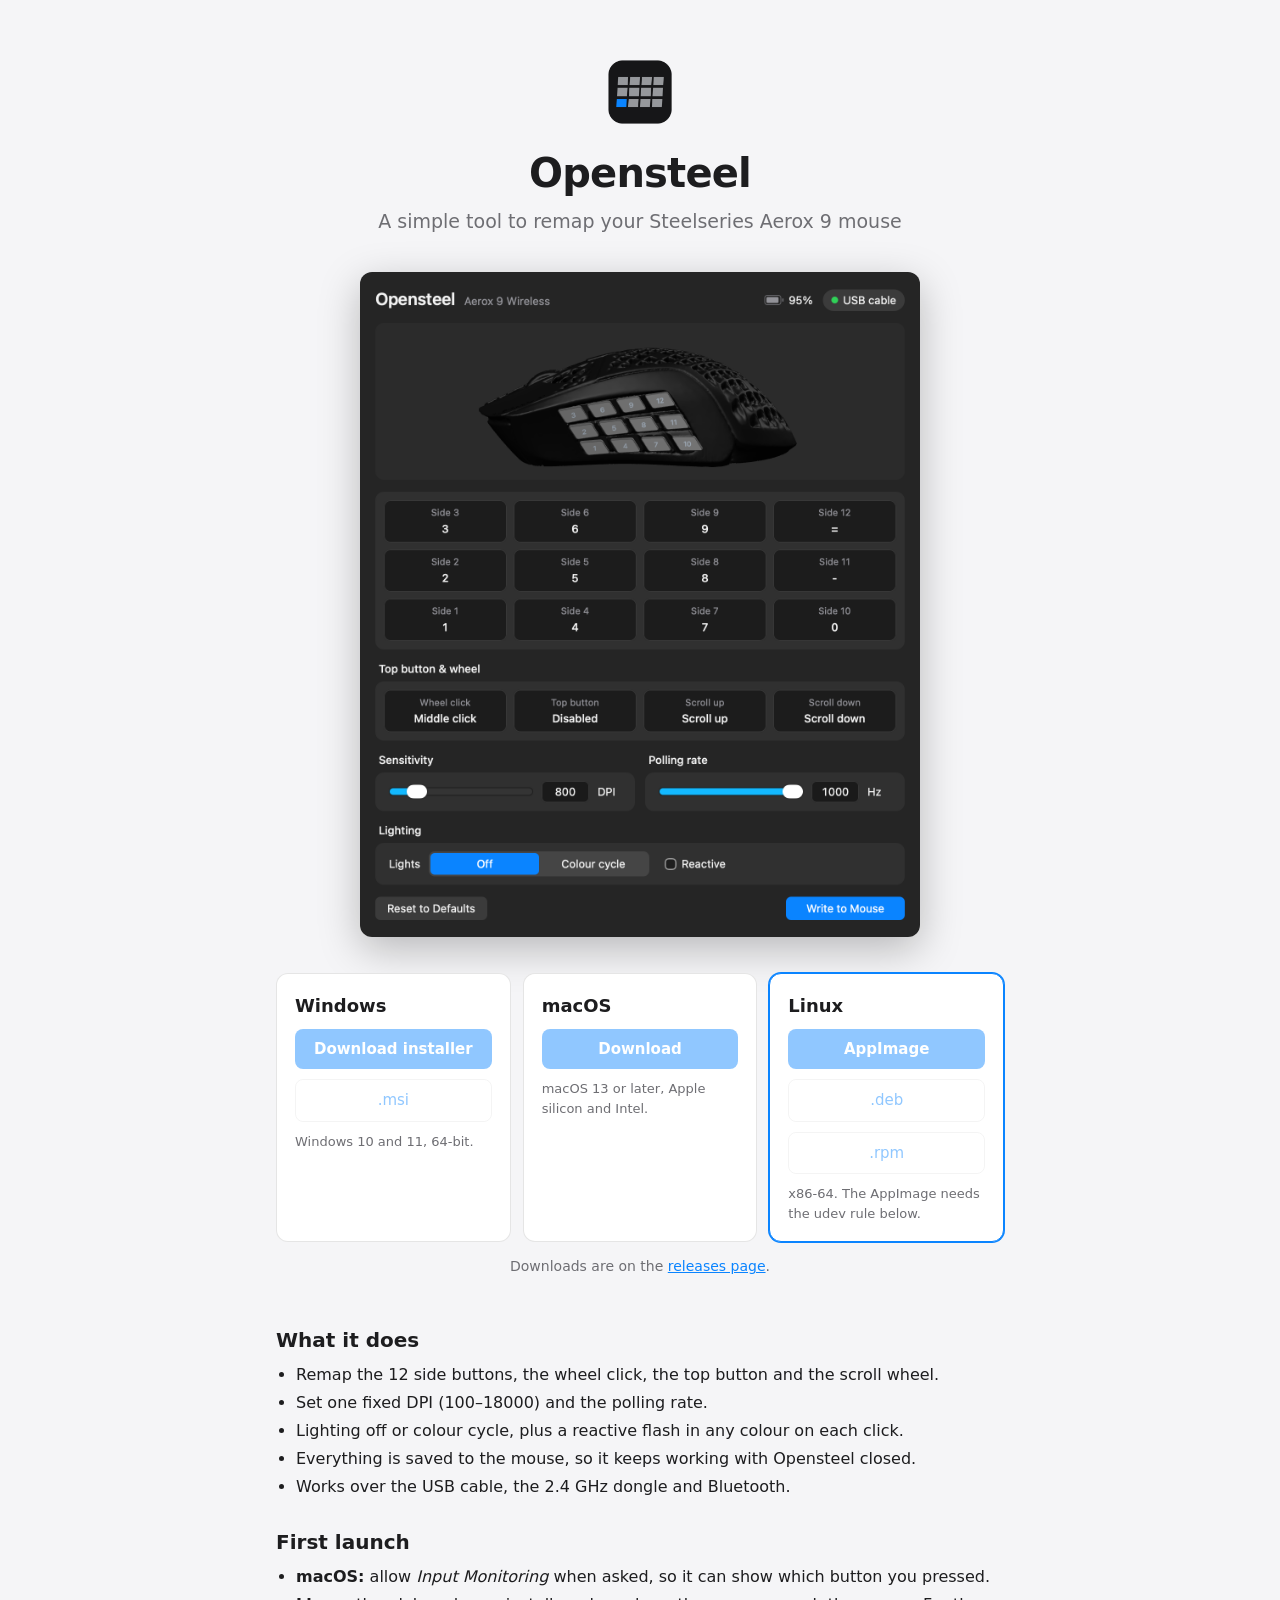
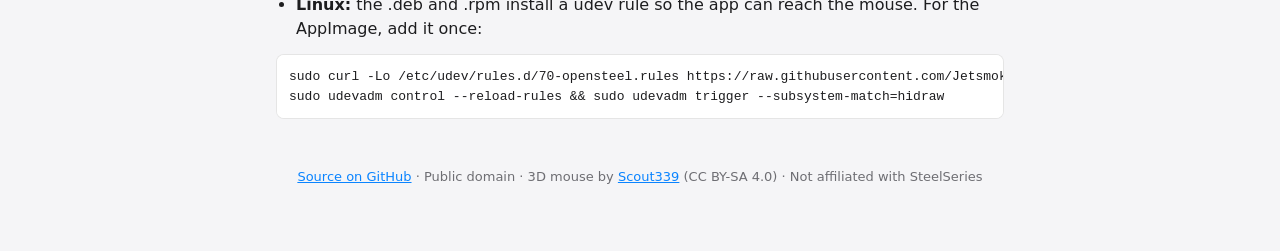
==== docs/index.html @ 85e3f066 "Opensteel 0.1.0 A simple tool to remap your Steelseries Aerox 9 mouse: side buttons, wheel and top b" ====
<!doctype html>
<html lang="en">
<head>
  <meta charset="utf-8">
  <meta name="viewport" content="width=device-width, initial-scale=1">
  <title>Opensteel</title>
  <meta name="description" content="A simple tool to remap your Steelseries Aerox 9 mouse">
  <link rel="icon" href="icon.png">
  <style>
    :root {
      --bg: #f5f5f7; --surface: #ffffff; --text: #1d1d1f; --secondary: #6e6e73;
      --border: rgba(0, 0, 0, 0.1); --accent: #0a84ff; --accent-text: #ffffff;
    }
    @media (prefers-color-scheme: dark) {
      :root { --bg: #161617; --surface: #232325; --text: #f5f5f7; --secondary: #a1a1a6; --border: rgba(255, 255, 255, 0.12); }
    }
    * { box-sizing: border-box; }
    body {
      margin: 0; background: var(--bg); color: var(--text);
      font: 16px/1.5 system-ui, -apple-system, "Segoe UI", sans-serif;
    }
    main { max-width: 760px; margin: 0 auto; padding: 56px 16px 64px; }
    header { text-align: center; }
    header img.icon { width: 72px; height: 72px; }
    h1 { font-size: 40px; margin: 8px 0 4px; letter-spacing: -0.02em; }
    .tagline { color: var(--secondary); font-size: 19px; margin: 0; }
    .shot { display: block; width: 100%; max-width: 560px; margin: 36px auto; border-radius: 12px;
            box-shadow: 0 12px 40px rgba(0, 0, 0, 0.25); }
    .downloads { display: grid; grid-template-columns: repeat(3, 1fr); gap: 12px; }
    @media (max-width: 640px) { .downloads { grid-template-columns: 1fr; } }
    .platform {
      background: var(--surface); border: 1px solid var(--border); border-radius: 12px;
      padding: 18px; display: flex; flex-direction: column; gap: 10px;
    }
    .platform.mine { border-color: var(--accent); box-shadow: 0 0 0 1px var(--accent); }
    .platform h2 { margin: 0; font-size: 18px; }
    .platform .note { color: var(--secondary); font-size: 13px; margin: 0; }
    .button {
      display: block; text-align: center; padding: 9px 12px; border-radius: 8px; text-decoration: none;
      background: var(--accent); color: var(--accent-text); font-weight: 600; font-size: 15px;
    }
    .button.secondary { background: transparent; color: var(--accent); border: 1px solid var(--border); font-weight: 500; }
    .button[aria-disabled="true"] { opacity: 0.45; pointer-events: none; }
    .version { text-align: center; color: var(--secondary); font-size: 14px; margin: 14px 0 0; }
    section.details { margin-top: 48px; }
    section.details h2 { font-size: 20px; margin: 28px 0 8px; }
    ul { padding-left: 20px; margin: 0; }
    li { margin: 4px 0; }
    code, pre { font-family: ui-monospace, "Cascadia Mono", Menlo, monospace; font-size: 13px; }
    pre { background: var(--surface); border: 1px solid var(--border); border-radius: 8px; padding: 12px;
          overflow-x: auto; white-space: pre; }
    a { color: var(--accent); }
    footer { margin-top: 48px; color: var(--secondary); font-size: 13px; text-align: center; }
  </style>
</head>
<body>
  <main>
    <header>
      <img class="icon" src="icon.png" alt="">
      <h1>Opensteel</h1>
      <p class="tagline">A simple tool to remap your Steelseries Aerox 9 mouse</p>
    </header>

    <img class="shot" src="screenshot.png" alt="Opensteel showing the Aerox 9's side buttons and their bindings">

    <div class="downloads">
      <div class="platform" data-os="windows">
        <h2>Windows</h2>
        <a class="button" data-asset="-setup.exe" aria-disabled="true" href="#">Download installer</a>
        <a class="button secondary" data-asset=".msi" aria-disabled="true" href="#">.msi</a>
        <p class="note">Windows 10 and 11, 64-bit.</p>
      </div>
      <div class="platform" data-os="mac">
        <h2>macOS</h2>
        <a class="button" data-asset="_macOS.zip" aria-disabled="true" href="#">Download</a>
        <p class="note">macOS 13 or later, Apple silicon and Intel.</p>
      </div>
      <div class="platform" data-os="linux">
        <h2>Linux</h2>
        <a class="button" data-asset=".AppImage" aria-disabled="true" href="#">AppImage</a>
        <a class="button secondary" data-asset=".deb" aria-disabled="true" href="#">.deb</a>
        <a class="button secondary" data-asset=".rpm" aria-disabled="true" href="#">.rpm</a>
        <p class="note">x86-64. The AppImage needs the udev rule below.</p>
      </div>
    </div>
    <p class="version" id="version">Looking up the latest release…</p>

    <section class="details">
      <h2>What it does</h2>
      <ul>
        <li>Remap the 12 side buttons, the wheel click, the top button and the scroll wheel.</li>
        <li>Set one fixed DPI (100–18000) and the polling rate.</li>
        <li>Lighting off or colour cycle, plus a reactive flash in any colour on each click.</li>
        <li>Everything is saved to the mouse, so it keeps working with Opensteel closed.</li>
        <li>Works over the USB cable, the 2.4 GHz dongle and Bluetooth.</li>
      </ul>

      <h2>First launch</h2>
      <ul>
        <li><strong>macOS:</strong> allow <em>Input Monitoring</em> when asked, so it can show which button you pressed.</li>
        <li><strong>Linux:</strong> the .deb and .rpm install a udev rule so the app can reach the mouse. For the AppImage, add it once:</li>
      </ul>
      <pre>sudo curl -Lo /etc/udev/rules.d/70-opensteel.rules https://raw.githubusercontent.com/Jetsmoke/Opensteel/main/desktop/src-tauri/linux/70-opensteel.rules
sudo udevadm control --reload-rules &amp;&amp; sudo udevadm trigger --subsystem-match=hidraw</pre>
    </section>

    <footer>
      <a href="https://github.com/Jetsmoke/Opensteel">Source on GitHub</a> · Public domain ·
      3D mouse by <a href="https://www.printables.com/@Scout339">Scout339</a> (CC BY-SA 4.0) ·
      Not affiliated with SteelSeries
    </footer>
  </main>

  <script>
    // Point each button at the matching file in the latest release, and highlight this OS.
    const ua = navigator.userAgent;
    const os = /Windows/.test(ua) ? "windows" : /Mac OS X|Macintosh/.test(ua) ? "mac" : /Linux|X11/.test(ua) ? "linux" : null;
    if (os) document.querySelector(`.platform[data-os="${os}"]`).classList.add("mine");

    fetch("https://api.github.com/repos/Jetsmoke/Opensteel/releases/latest")
      .then((r) => (r.ok ? r.json() : Promise.reject(r.status)))
      .then((release) => {
        for (const link of document.querySelectorAll("[data-asset]")) {
          const asset = release.assets.find((a) => a.name.endsWith(link.dataset.asset));
          if (asset) { link.href = asset.browser_download_url; link.removeAttribute("aria-disabled"); }
        }
        document.getElementById("version").textContent = `Version ${release.tag_name.replace(/^v/, "")}`;
      })
      .catch(() => {
        document.getElementById("version").innerHTML =
          'Downloads are on the <a href="https://github.com/Jetsmoke/Opensteel/releases">releases page</a>.';
      });
  </script>
</body>
</html>
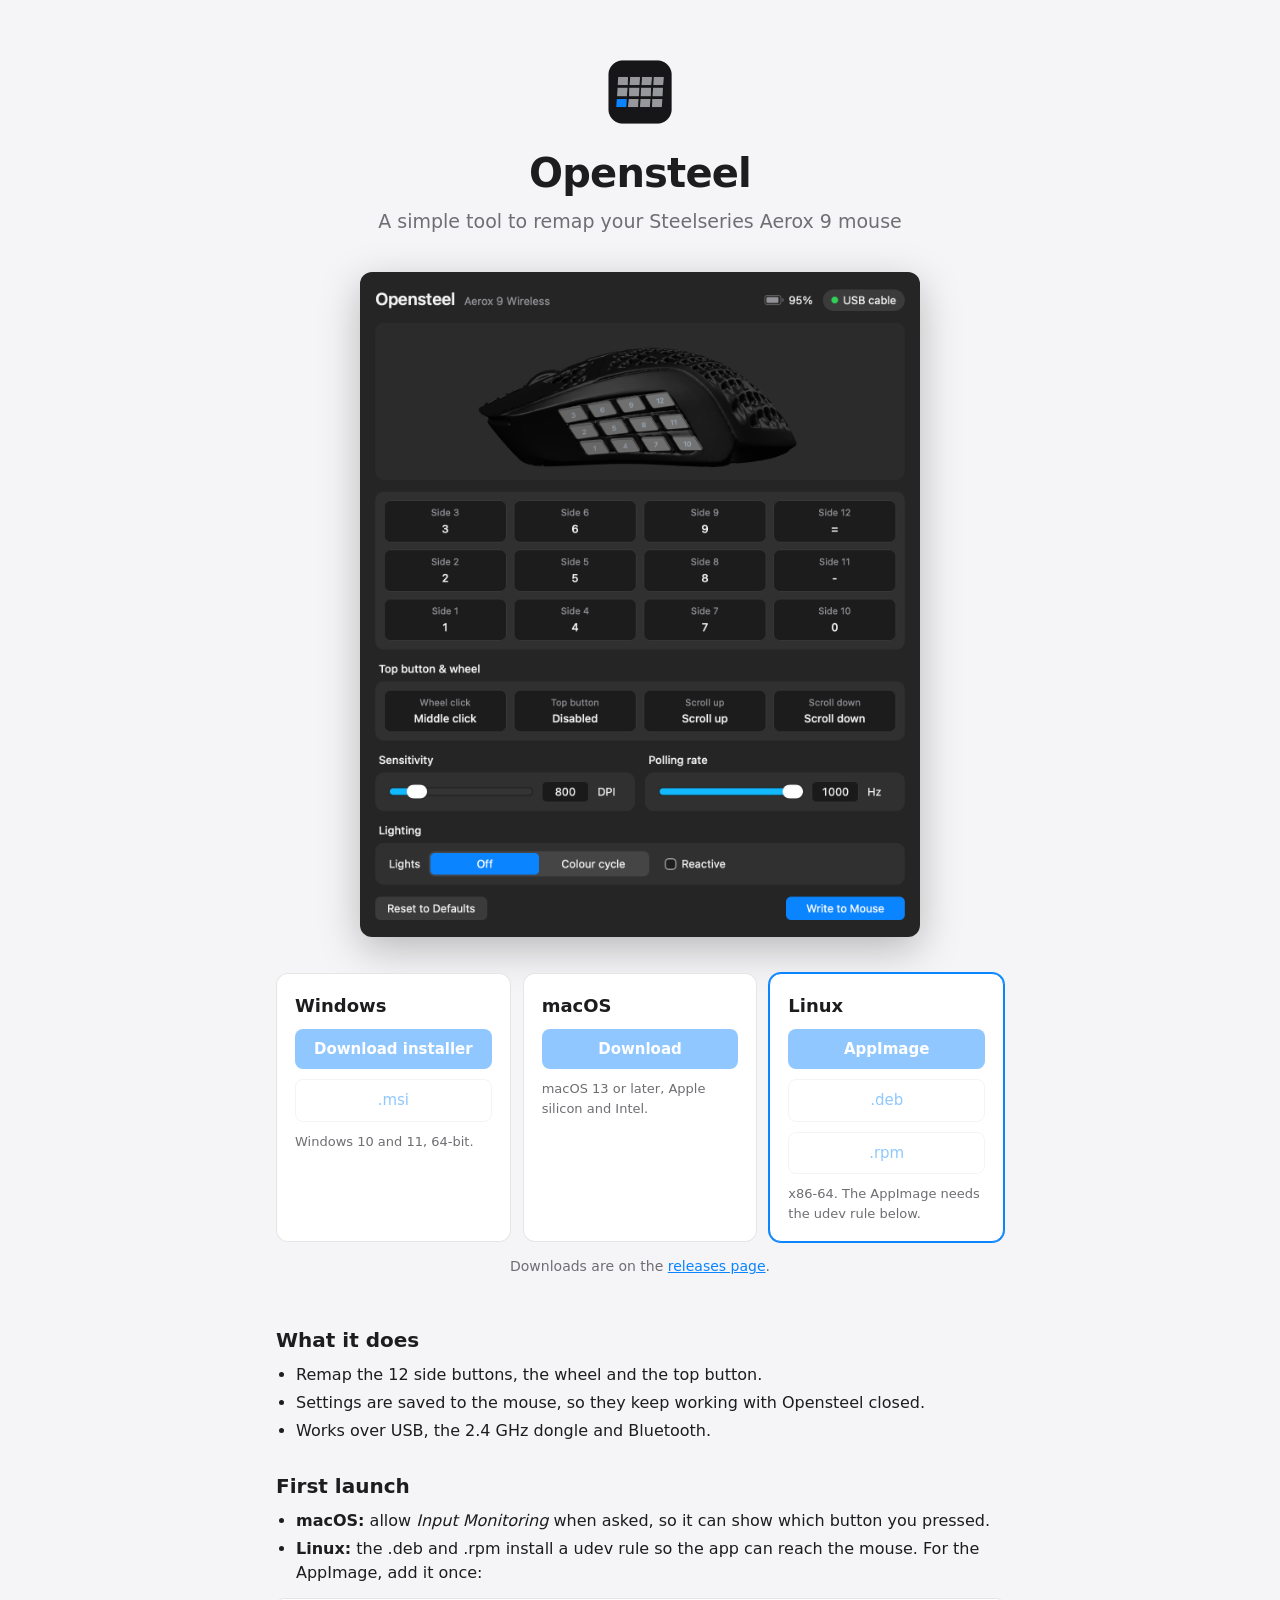
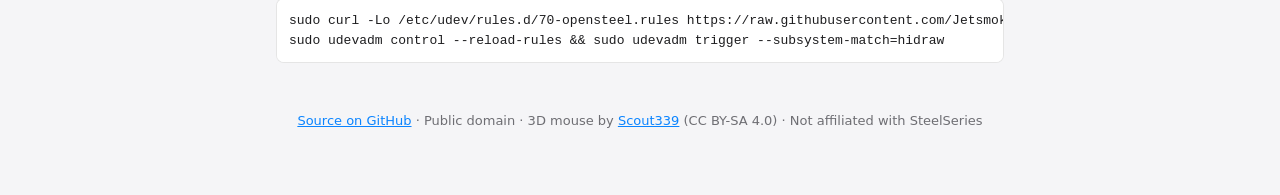
==== commit cdfac367: "Shorten the feature list Co-Authored-By: Claude Opus 5.5 <noreply@anthropic.com>" ====
--- a/docs/index.html
+++ b/docs/index.html
@@ -88,11 +88,9 @@
     <section class="details">
       <h2>What it does</h2>
       <ul>
-        <li>Remap the 12 side buttons, the wheel click, the top button and the scroll wheel.</li>
-        <li>Set one fixed DPI (100–18000) and the polling rate.</li>
-        <li>Lighting off or colour cycle, plus a reactive flash in any colour on each click.</li>
-        <li>Everything is saved to the mouse, so it keeps working with Opensteel closed.</li>
-        <li>Works over the USB cable, the 2.4 GHz dongle and Bluetooth.</li>
+        <li>Remap the 12 side buttons, the wheel and the top button.</li>
+        <li>Settings are saved to the mouse, so they keep working with Opensteel closed.</li>
+        <li>Works over USB, the 2.4 GHz dongle and Bluetooth.</li>
       </ul>
 
       <h2>First launch</h2>
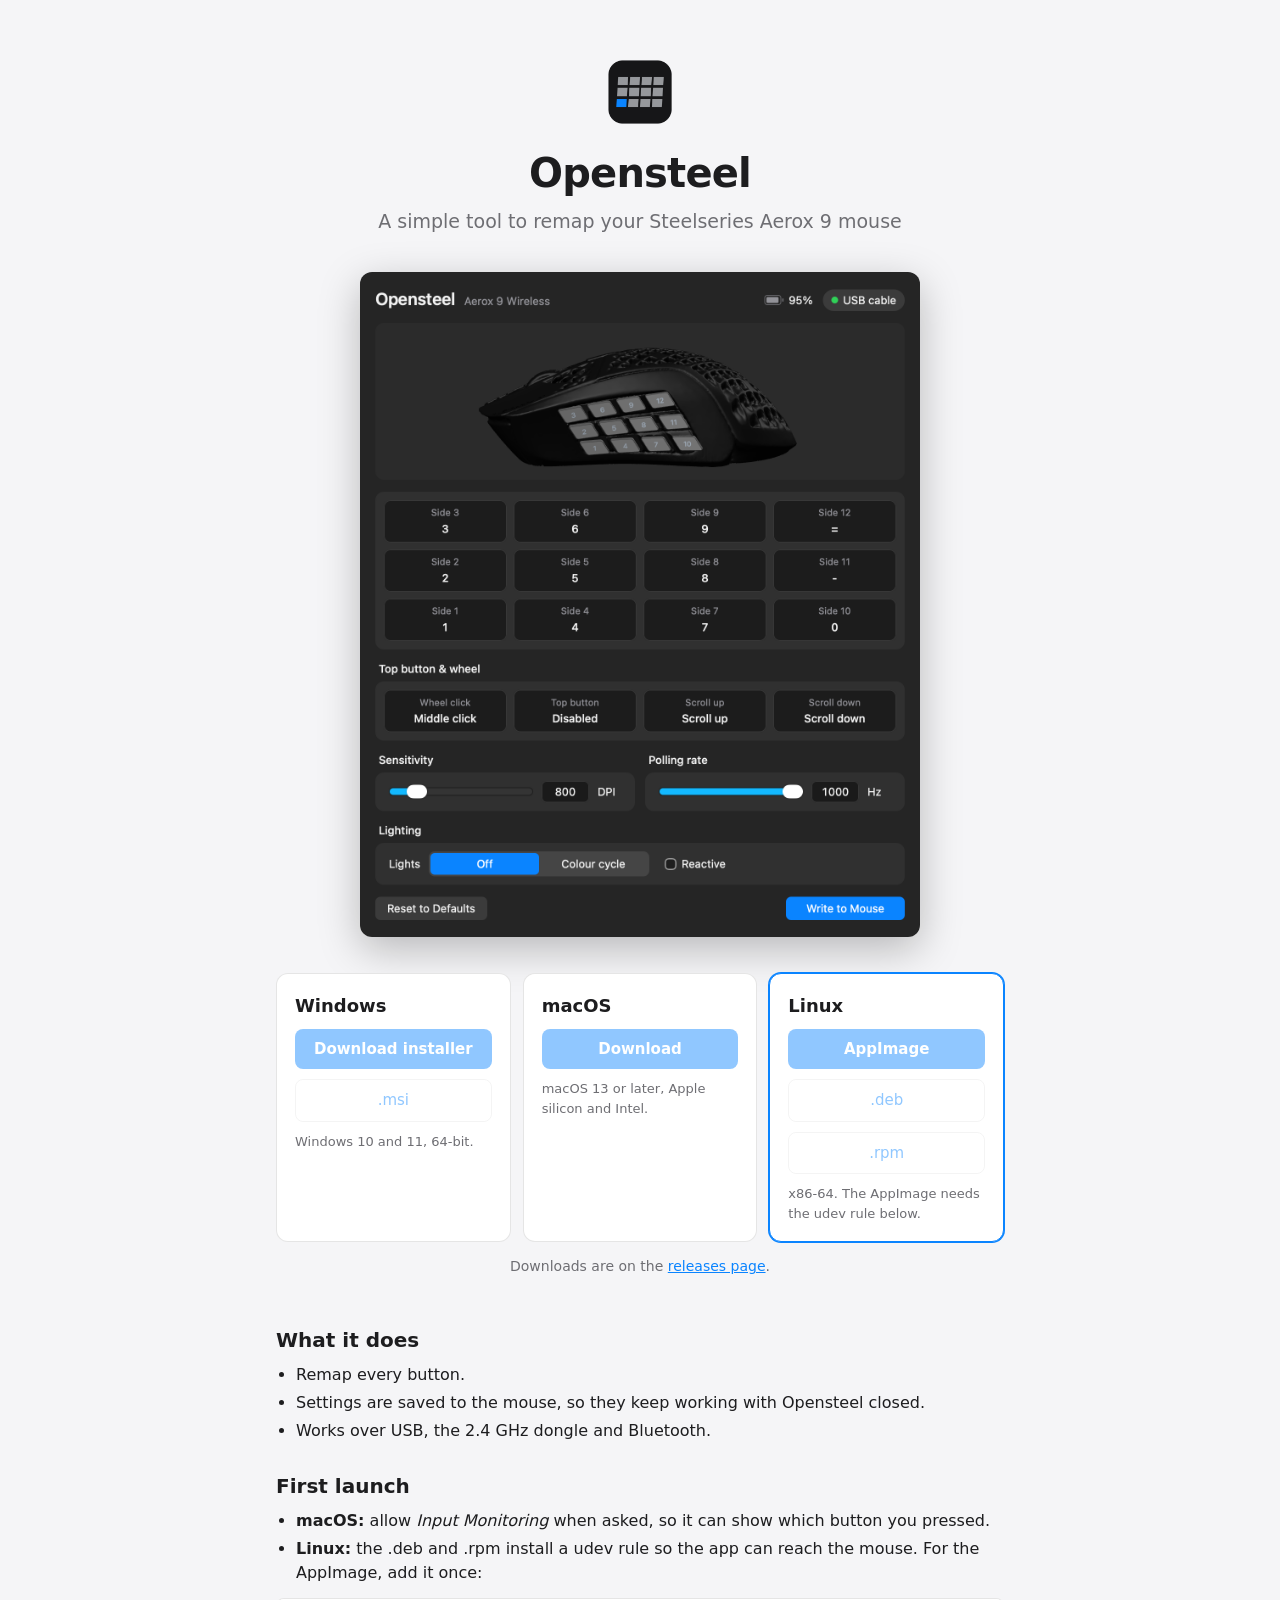
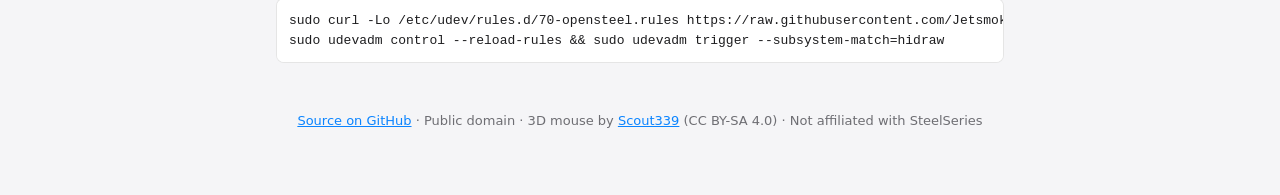
==== commit 691d4b41: "Simpler wording Co-Authored-By: Claude Opus 5.5 <noreply@anthropic.com>" ====
--- a/docs/index.html
+++ b/docs/index.html
@@ -88,7 +88,7 @@
     <section class="details">
       <h2>What it does</h2>
       <ul>
-        <li>Remap the 12 side buttons, the wheel and the top button.</li>
+        <li>Remap every button.</li>
         <li>Settings are saved to the mouse, so they keep working with Opensteel closed.</li>
         <li>Works over USB, the 2.4 GHz dongle and Bluetooth.</li>
       </ul>
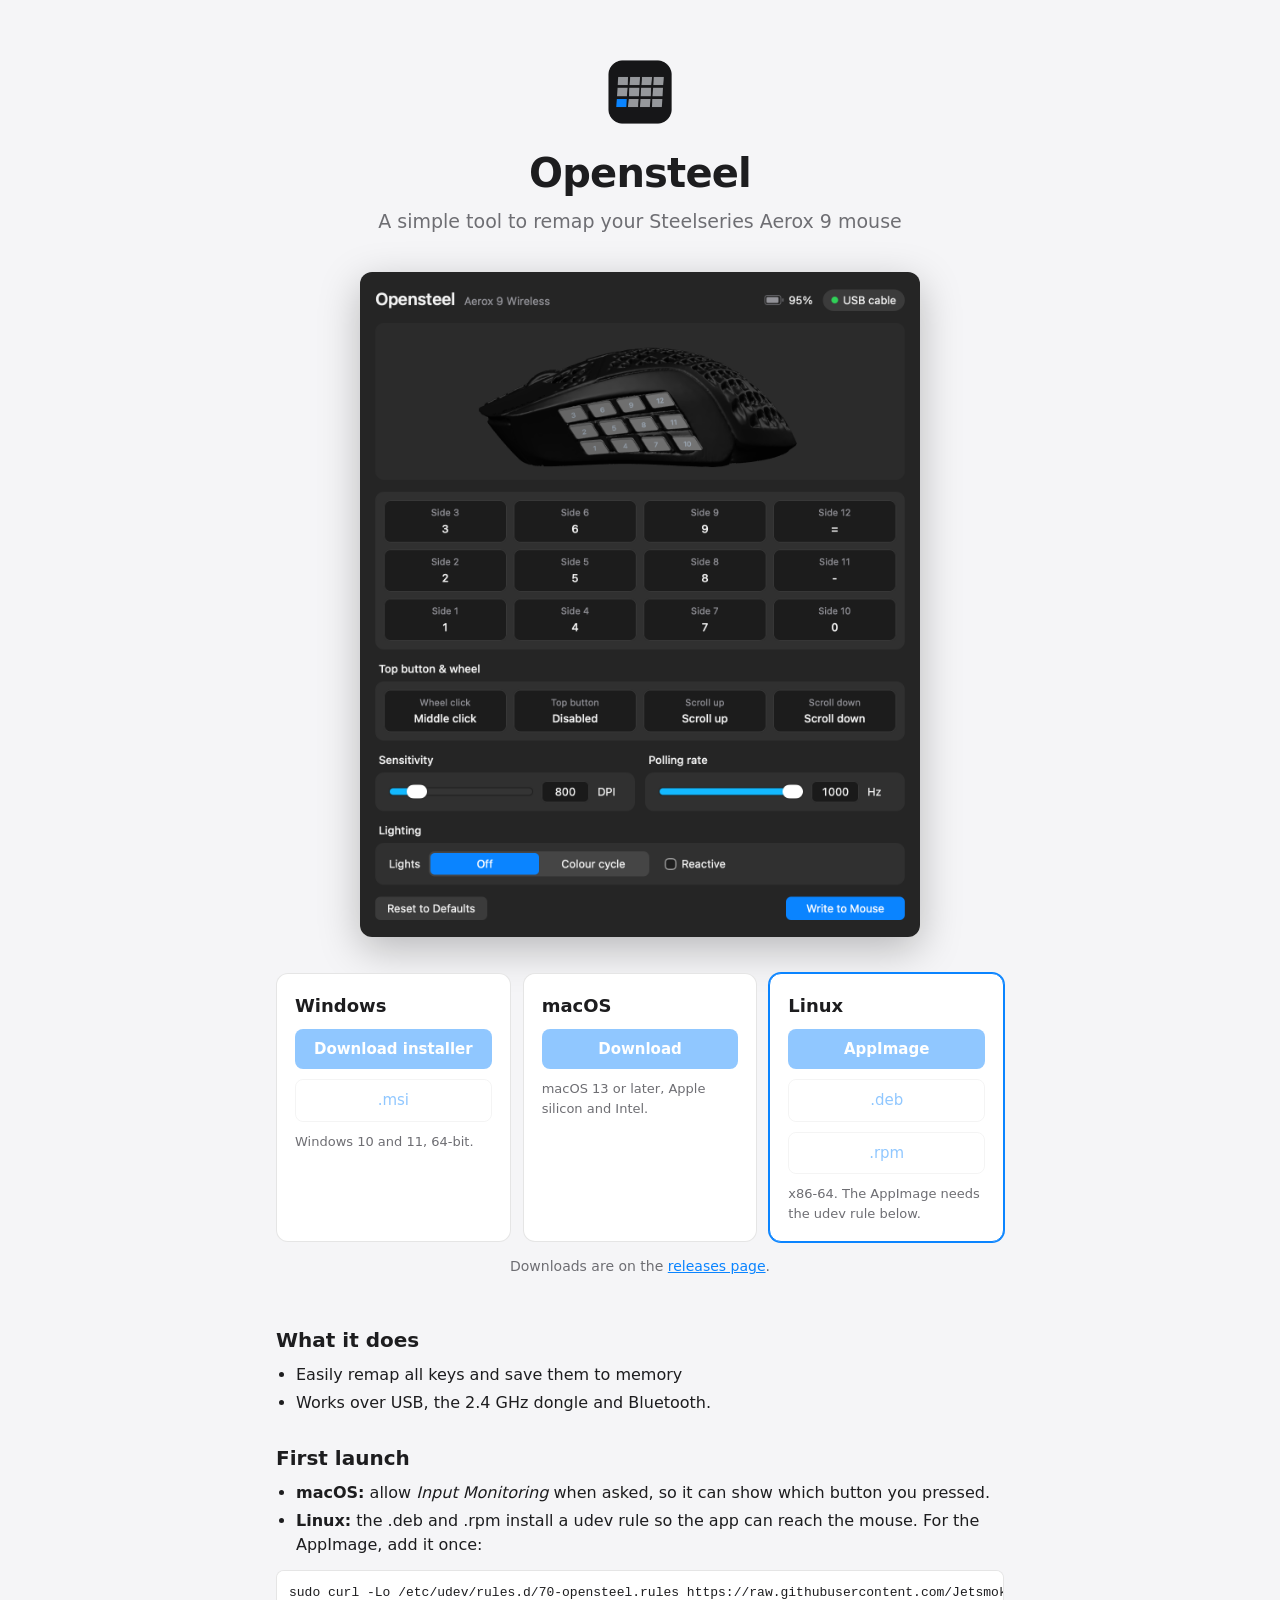
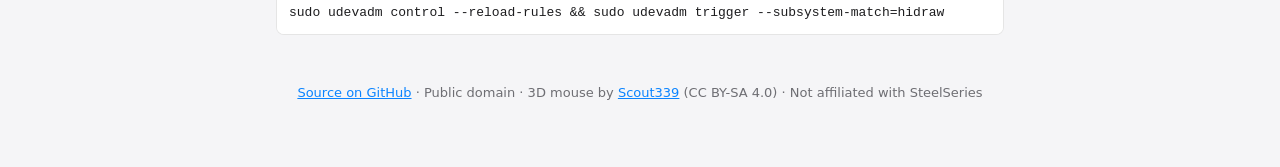
==== commit f81ea701: "Shorter feature list Co-Authored-By: Claude Opus 5.5 <noreply@anthropic.com>" ====
--- a/docs/index.html
+++ b/docs/index.html
@@ -88,8 +88,7 @@
     <section class="details">
       <h2>What it does</h2>
       <ul>
-        <li>Remap every button.</li>
-        <li>Settings are saved to the mouse, so they keep working with Opensteel closed.</li>
+        <li>Easily remap all keys and save them to memory</li>
         <li>Works over USB, the 2.4 GHz dongle and Bluetooth.</li>
       </ul>
 
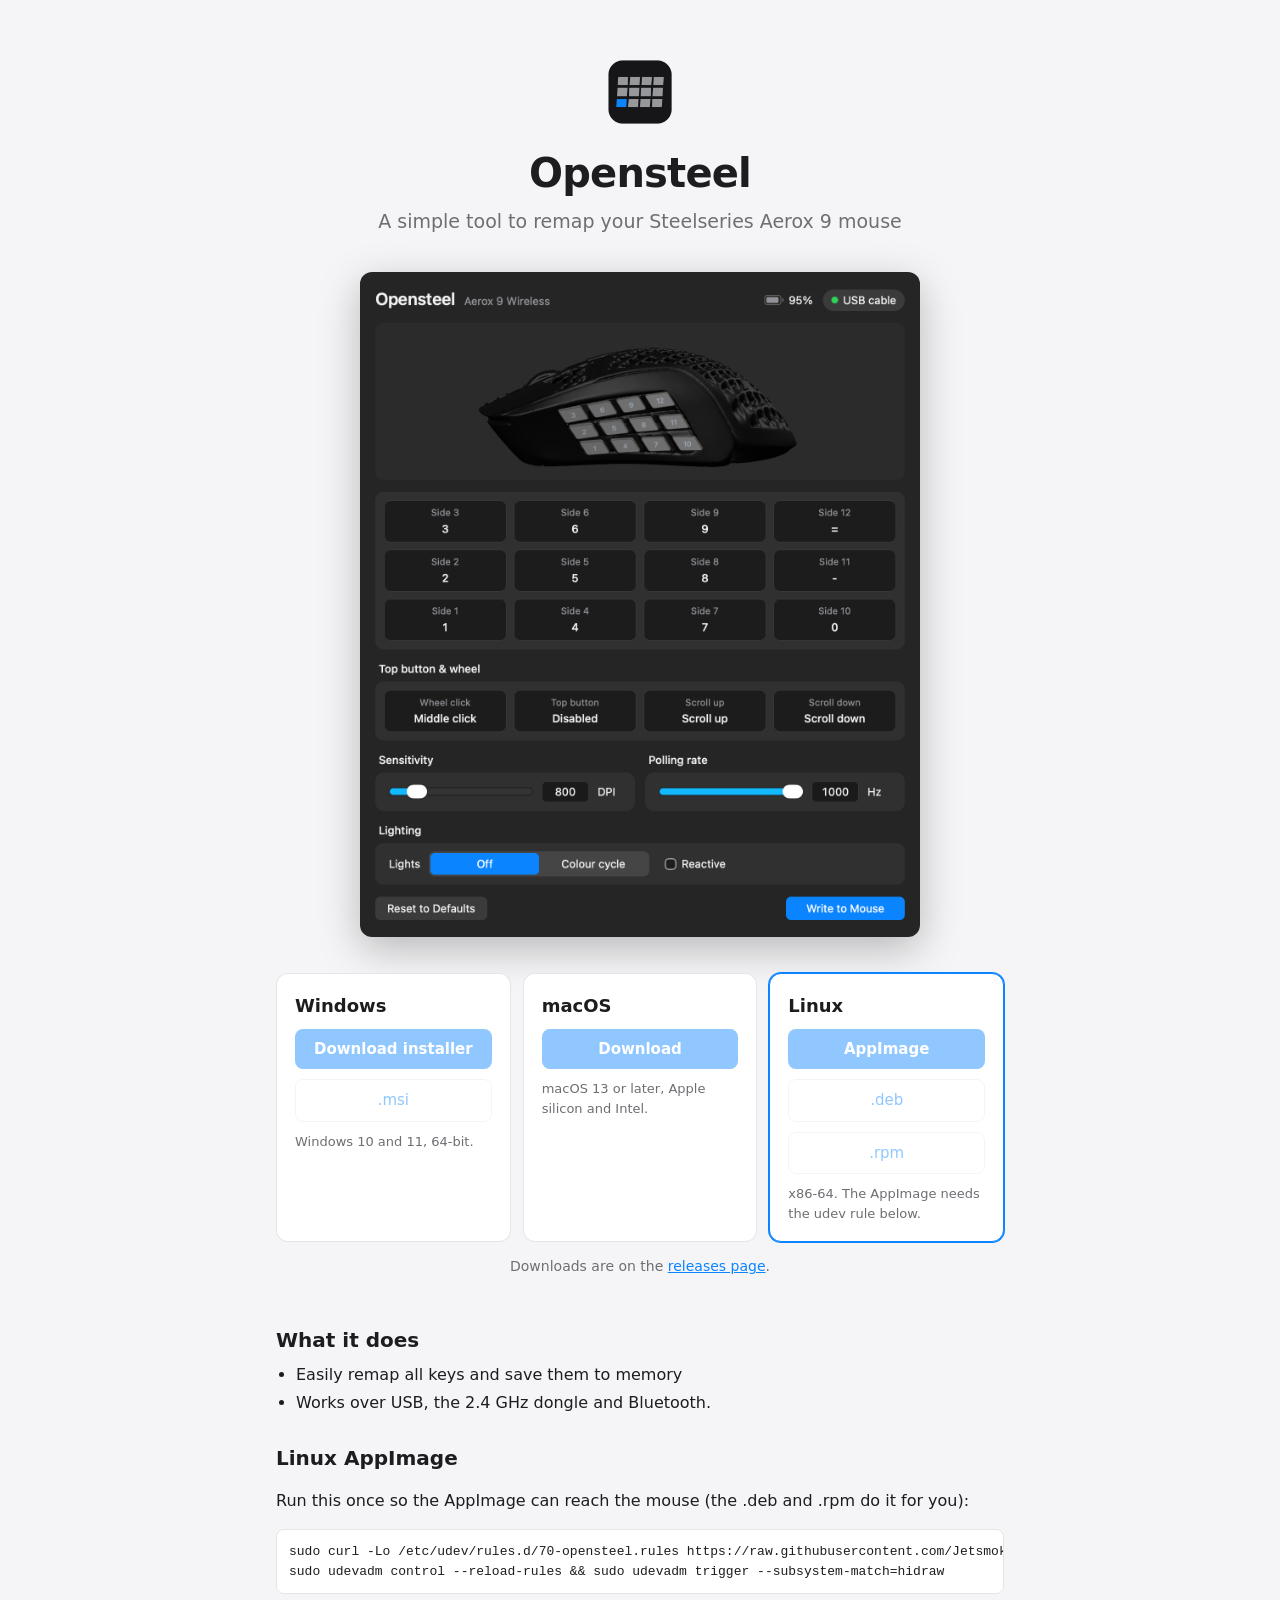
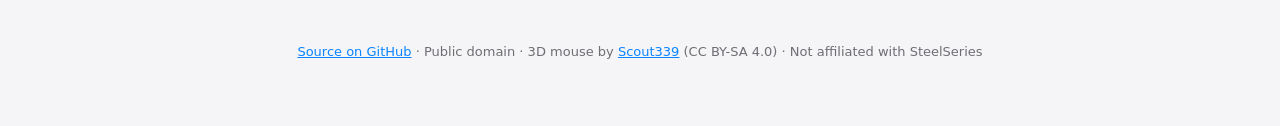
==== commit e30d5c81: "Keep only the AppImage setup step Co-Authored-By: Claude Opus 5.5 <noreply@anthropic.com>" ====
--- a/docs/index.html
+++ b/docs/index.html
@@ -92,11 +92,8 @@
         <li>Works over USB, the 2.4 GHz dongle and Bluetooth.</li>
       </ul>
 
-      <h2>First launch</h2>
-      <ul>
-        <li><strong>macOS:</strong> allow <em>Input Monitoring</em> when asked, so it can show which button you pressed.</li>
-        <li><strong>Linux:</strong> the .deb and .rpm install a udev rule so the app can reach the mouse. For the AppImage, add it once:</li>
-      </ul>
+      <h2>Linux AppImage</h2>
+      <p>Run this once so the AppImage can reach the mouse (the .deb and .rpm do it for you):</p>
       <pre>sudo curl -Lo /etc/udev/rules.d/70-opensteel.rules https://raw.githubusercontent.com/Jetsmoke/Opensteel/main/desktop/src-tauri/linux/70-opensteel.rules
 sudo udevadm control --reload-rules &amp;&amp; sudo udevadm trigger --subsystem-match=hidraw</pre>
     </section>
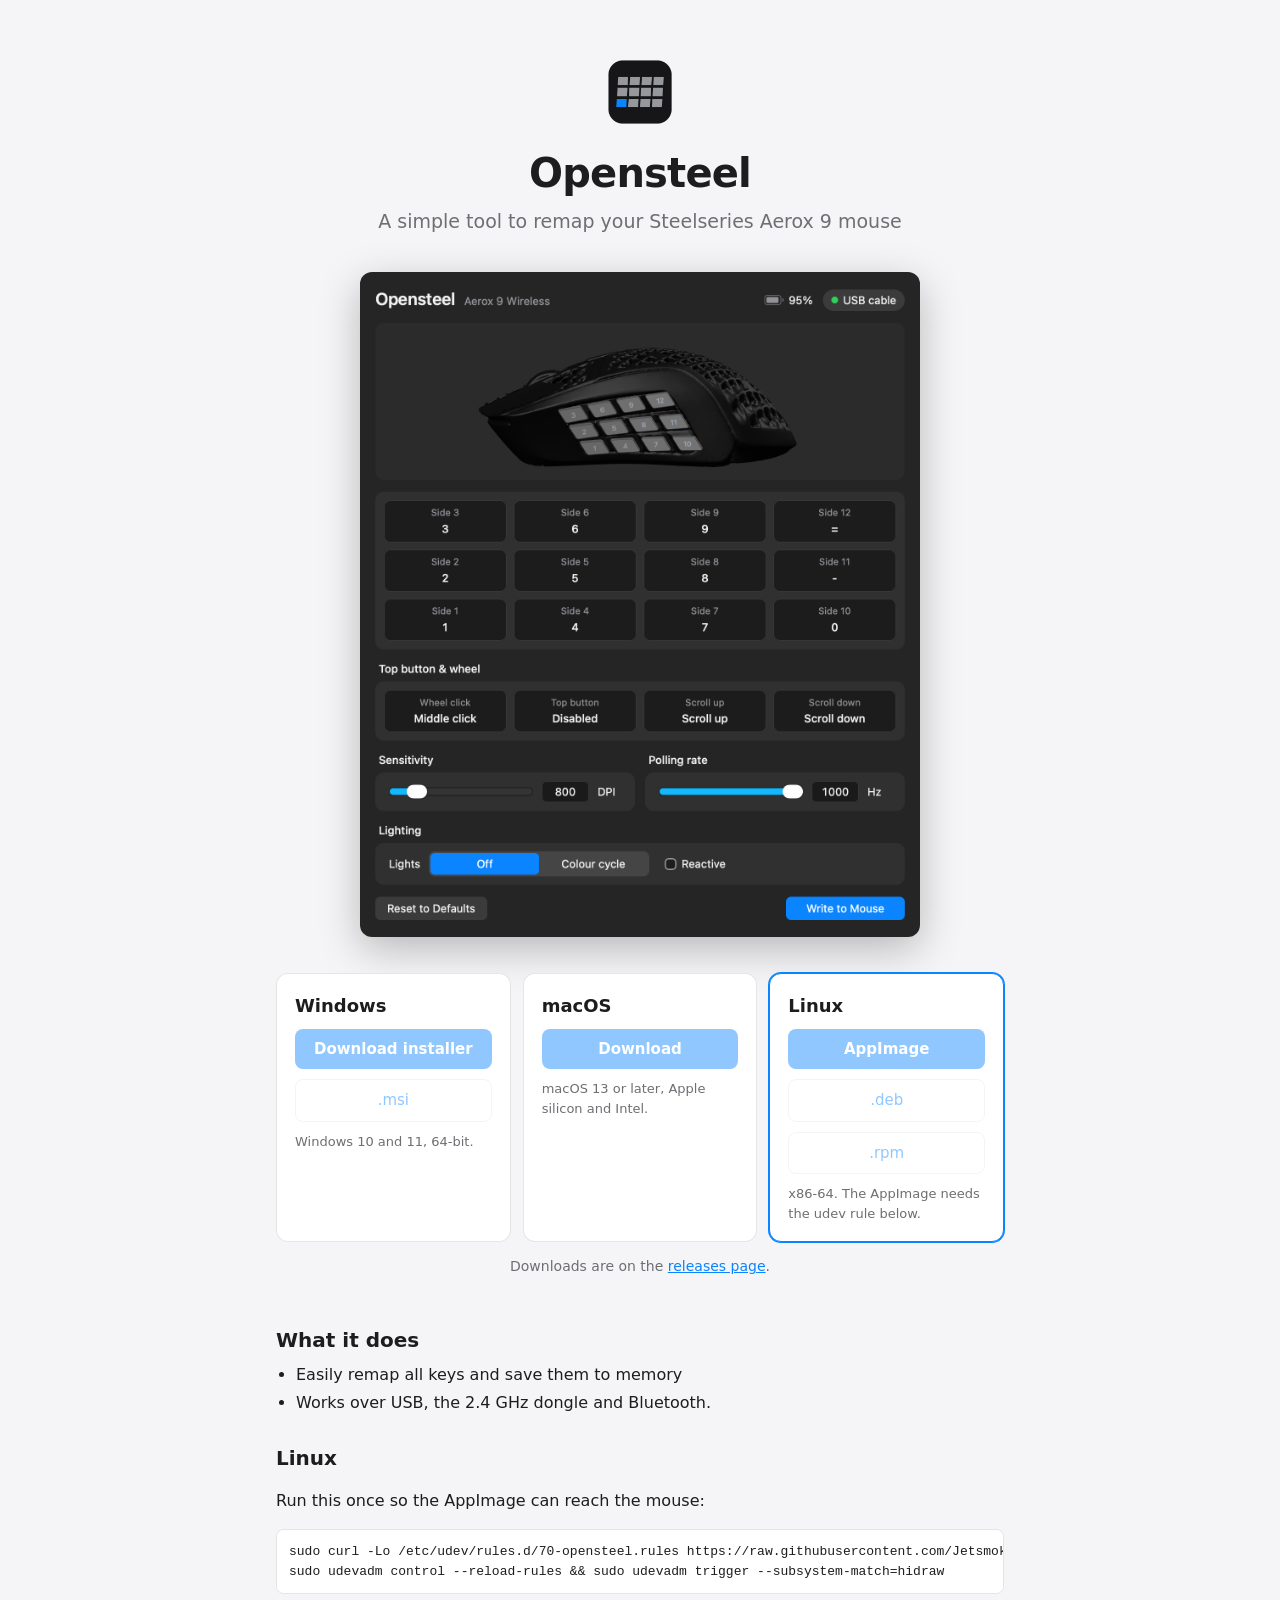
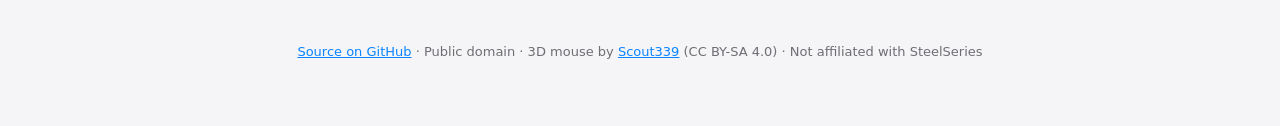
==== commit 1592bf4a: "Simplify the Linux note Co-Authored-By: Claude Opus 5.5 <noreply@anthropic.com>" ====
--- a/docs/index.html
+++ b/docs/index.html
@@ -92,8 +92,8 @@
         <li>Works over USB, the 2.4 GHz dongle and Bluetooth.</li>
       </ul>
 
-      <h2>Linux AppImage</h2>
-      <p>Run this once so the AppImage can reach the mouse (the .deb and .rpm do it for you):</p>
+      <h2>Linux</h2>
+      <p>Run this once so the AppImage can reach the mouse:</p>
       <pre>sudo curl -Lo /etc/udev/rules.d/70-opensteel.rules https://raw.githubusercontent.com/Jetsmoke/Opensteel/main/desktop/src-tauri/linux/70-opensteel.rules
 sudo udevadm control --reload-rules &amp;&amp; sudo udevadm trigger --subsystem-match=hidraw</pre>
     </section>
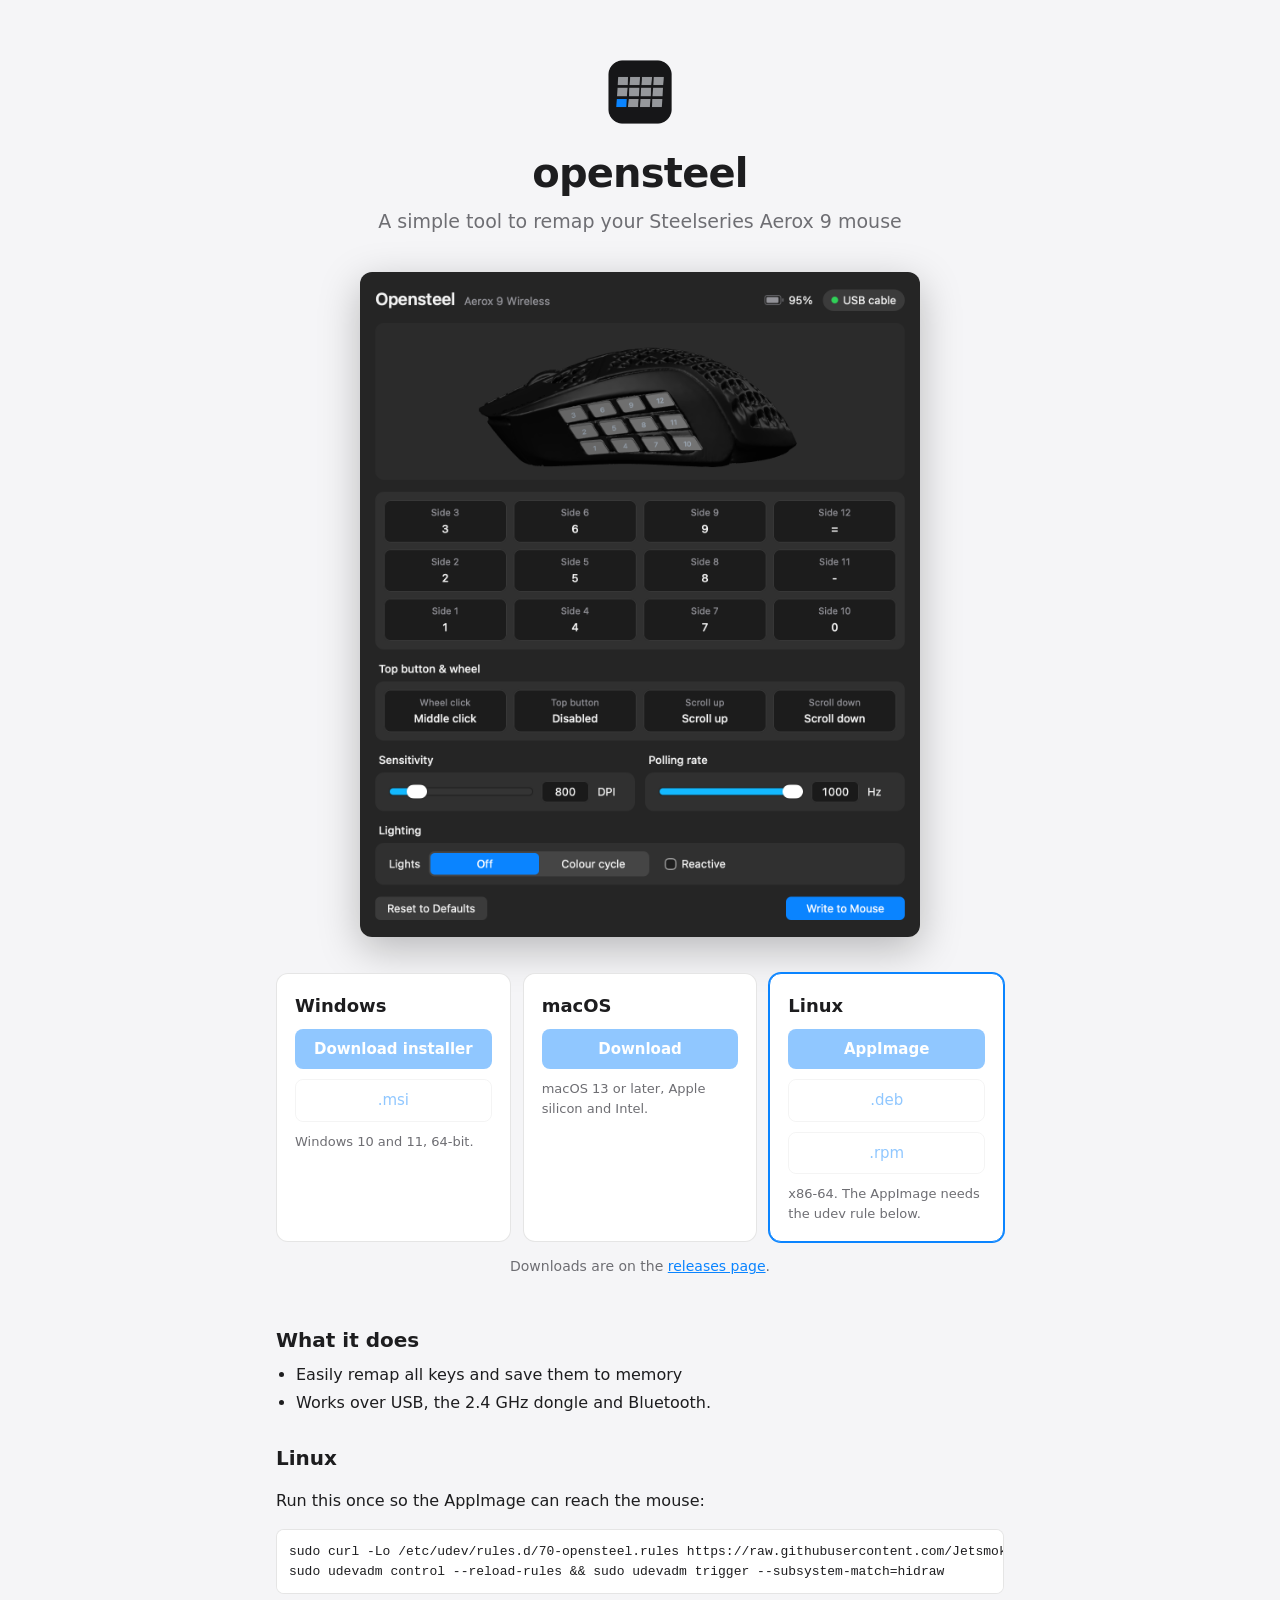
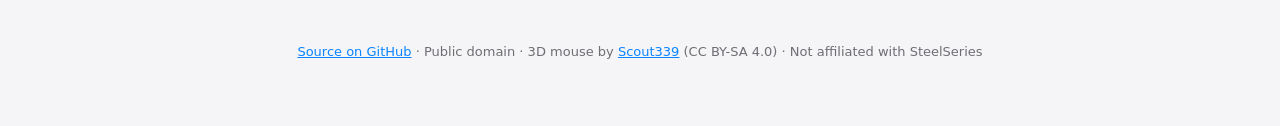
==== commit 8f4017f4: "Lowercase title Co-Authored-By: Claude Opus 5.5 <noreply@anthropic.com>" ====
--- a/docs/index.html
+++ b/docs/index.html
@@ -3,7 +3,7 @@
 <head>
   <meta charset="utf-8">
   <meta name="viewport" content="width=device-width, initial-scale=1">
-  <title>Opensteel</title>
+  <title>opensteel</title>
   <meta name="description" content="A simple tool to remap your Steelseries Aerox 9 mouse">
   <link rel="icon" href="icon.png">
   <style>
@@ -57,7 +57,7 @@
   <main>
     <header>
       <img class="icon" src="icon.png" alt="">
-      <h1>Opensteel</h1>
+      <h1>opensteel</h1>
       <p class="tagline">A simple tool to remap your Steelseries Aerox 9 mouse</p>
     </header>
 
